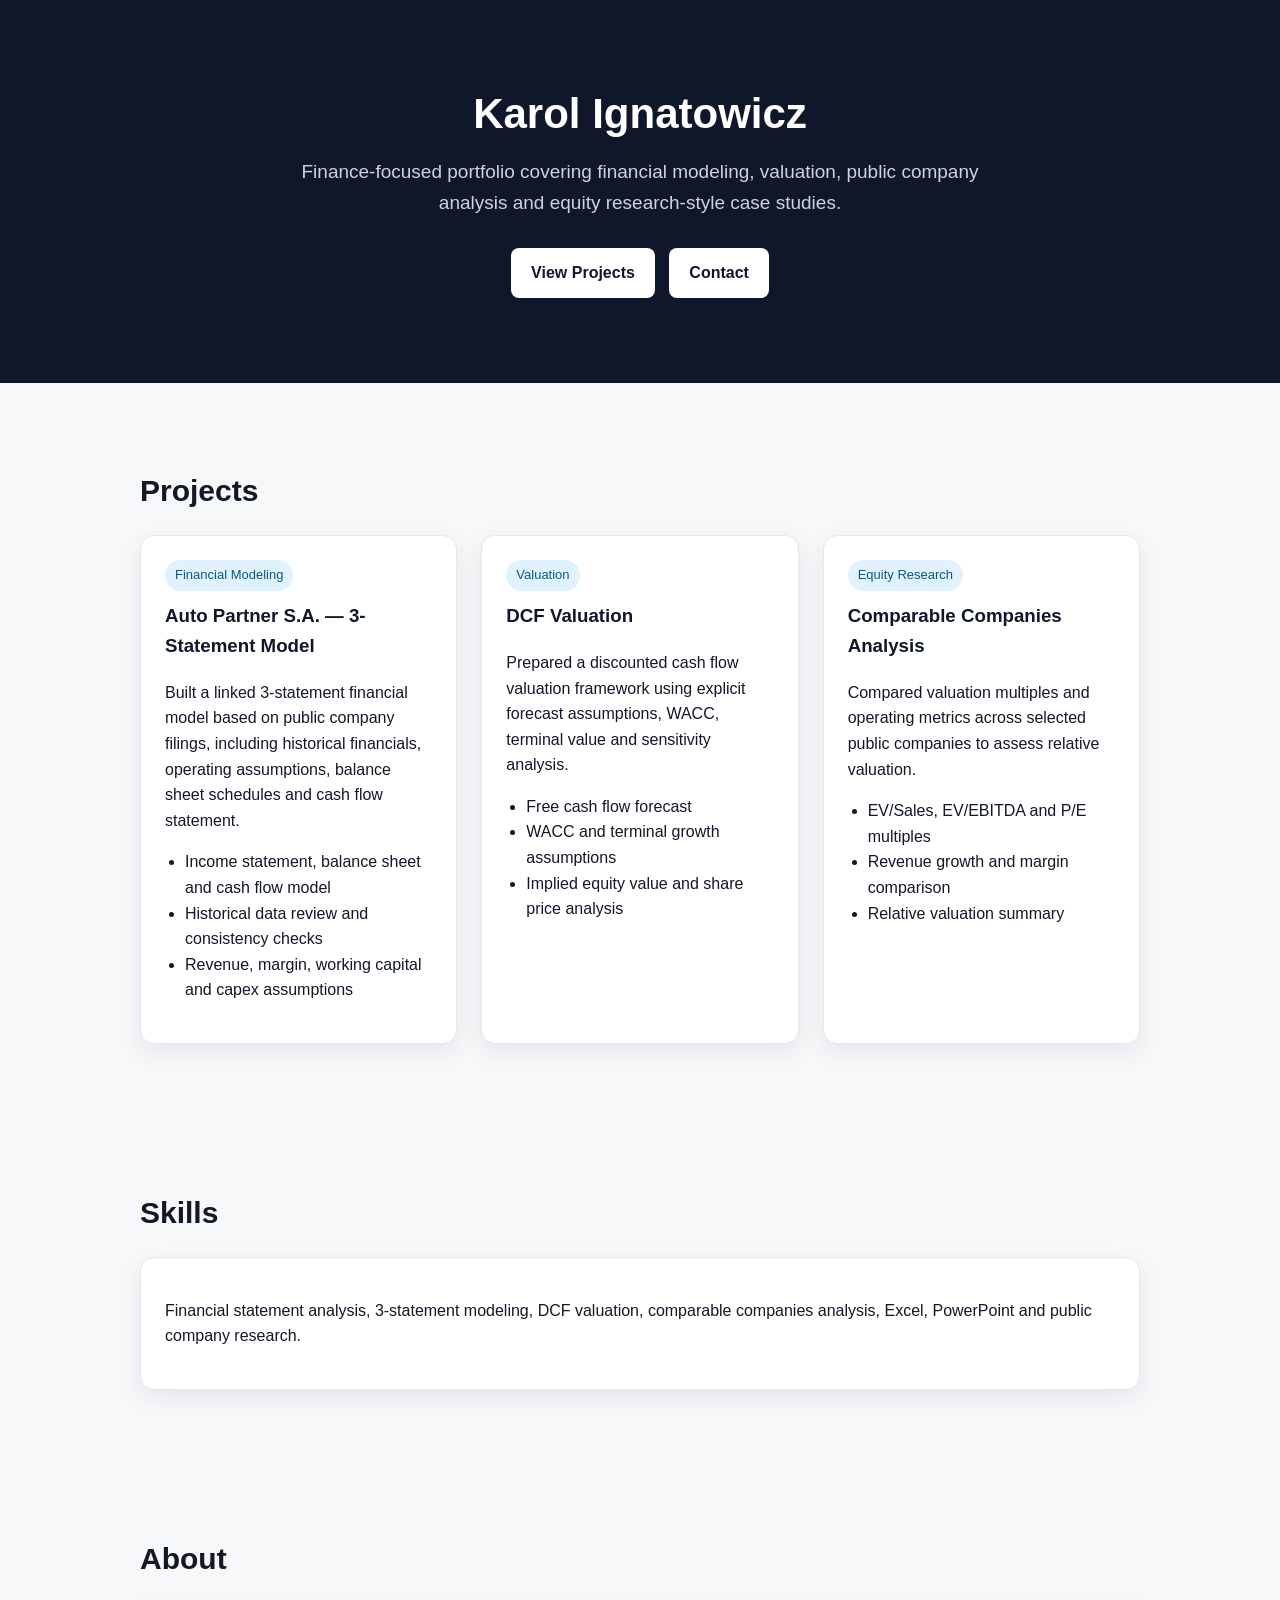
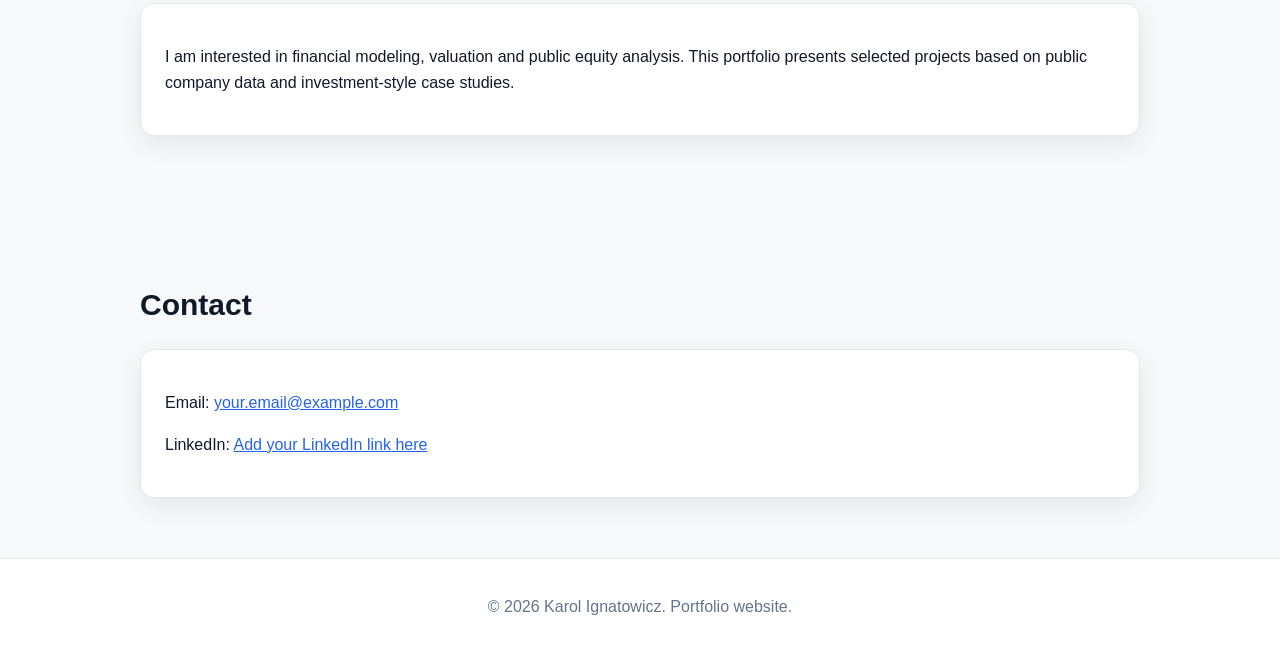
==== index.html @ ca642b87 "Create index.html" ====
<!DOCTYPE html>
<html lang="en">
<head>
  <meta charset="UTF-8" />
  <meta name="viewport" content="width=device-width, initial-scale=1.0" />
  <title>Karol Ignatowicz | Financial Modeling Portfolio</title>
  <style>
    body {
      margin: 0;
      font-family: Arial, sans-serif;
      background: #f7f8fa;
      color: #111827;
      line-height: 1.6;
    }

    header {
      background: #0f172a;
      color: white;
      padding: 80px 20px;
      text-align: center;
    }

    header h1 {
      font-size: 42px;
      margin: 0 0 10px;
    }

    header p {
      font-size: 19px;
      max-width: 720px;
      margin: 0 auto 25px;
      color: #cbd5e1;
    }

    .button {
      display: inline-block;
      padding: 12px 20px;
      background: white;
      color: #0f172a;
      text-decoration: none;
      border-radius: 8px;
      font-weight: bold;
      margin: 5px;
    }

    section {
      max-width: 1000px;
      margin: 0 auto;
      padding: 60px 20px;
    }

    h2 {
      font-size: 30px;
      margin-bottom: 20px;
    }

    .projects {
      display: grid;
      grid-template-columns: repeat(auto-fit, minmax(280px, 1fr));
      gap: 24px;
    }

    .card {
      background: white;
      border-radius: 14px;
      padding: 24px;
      box-shadow: 0 8px 24px rgba(15, 23, 42, 0.08);
      border: 1px solid #e5e7eb;
    }

    .card h3 {
      margin-top: 0;
      color: #0f172a;
    }

    .tag {
      display: inline-block;
      background: #e0f2fe;
      color: #075985;
      padding: 5px 10px;
      border-radius: 999px;
      font-size: 13px;
      margin-bottom: 10px;
    }

    ul {
      padding-left: 20px;
    }

    footer {
      text-align: center;
      padding: 35px 20px;
      color: #64748b;
      background: white;
      border-top: 1px solid #e5e7eb;
    }

    a {
      color: #2563eb;
    }
  </style>
</head>
<body>

  <header>
    <h1>Karol Ignatowicz</h1>
    <p>
      Finance-focused portfolio covering financial modeling, valuation,
      public company analysis and equity research-style case studies.
    </p>
    <a class="button" href="#projects">View Projects</a>
    <a class="button" href="#contact">Contact</a>
  </header>

  <section id="projects">
    <h2>Projects</h2>

    <div class="projects">
      <div class="card">
        <span class="tag">Financial Modeling</span>
        <h3>Auto Partner S.A. — 3-Statement Model</h3>
        <p>
          Built a linked 3-statement financial model based on public company
          filings, including historical financials, operating assumptions,
          balance sheet schedules and cash flow statement.
        </p>
        <ul>
          <li>Income statement, balance sheet and cash flow model</li>
          <li>Historical data review and consistency checks</li>
          <li>Revenue, margin, working capital and capex assumptions</li>
        </ul>
      </div>

      <div class="card">
        <span class="tag">Valuation</span>
        <h3>DCF Valuation</h3>
        <p>
          Prepared a discounted cash flow valuation framework using explicit
          forecast assumptions, WACC, terminal value and sensitivity analysis.
        </p>
        <ul>
          <li>Free cash flow forecast</li>
          <li>WACC and terminal growth assumptions</li>
          <li>Implied equity value and share price analysis</li>
        </ul>
      </div>

      <div class="card">
        <span class="tag">Equity Research</span>
        <h3>Comparable Companies Analysis</h3>
        <p>
          Compared valuation multiples and operating metrics across selected
          public companies to assess relative valuation.
        </p>
        <ul>
          <li>EV/Sales, EV/EBITDA and P/E multiples</li>
          <li>Revenue growth and margin comparison</li>
          <li>Relative valuation summary</li>
        </ul>
      </div>
    </div>
  </section>

  <section>
    <h2>Skills</h2>
    <div class="card">
      <p>
        Financial statement analysis, 3-statement modeling, DCF valuation,
        comparable companies analysis, Excel, PowerPoint and public company research.
      </p>
    </div>
  </section>

  <section>
    <h2>About</h2>
    <div class="card">
      <p>
        I am interested in financial modeling, valuation and public equity analysis.
        This portfolio presents selected projects based on public company data and
        investment-style case studies.
      </p>
    </div>
  </section>

  <section id="contact">
    <h2>Contact</h2>
    <div class="card">
      <p>Email: <a href="mailto:your.email@example.com">your.email@example.com</a></p>
      <p>LinkedIn: <a href="#">Add your LinkedIn link here</a></p>
    </div>
  </section>

  <footer>
    © 2026 Karol Ignatowicz. Portfolio website.
  </footer>

</body>
</html>
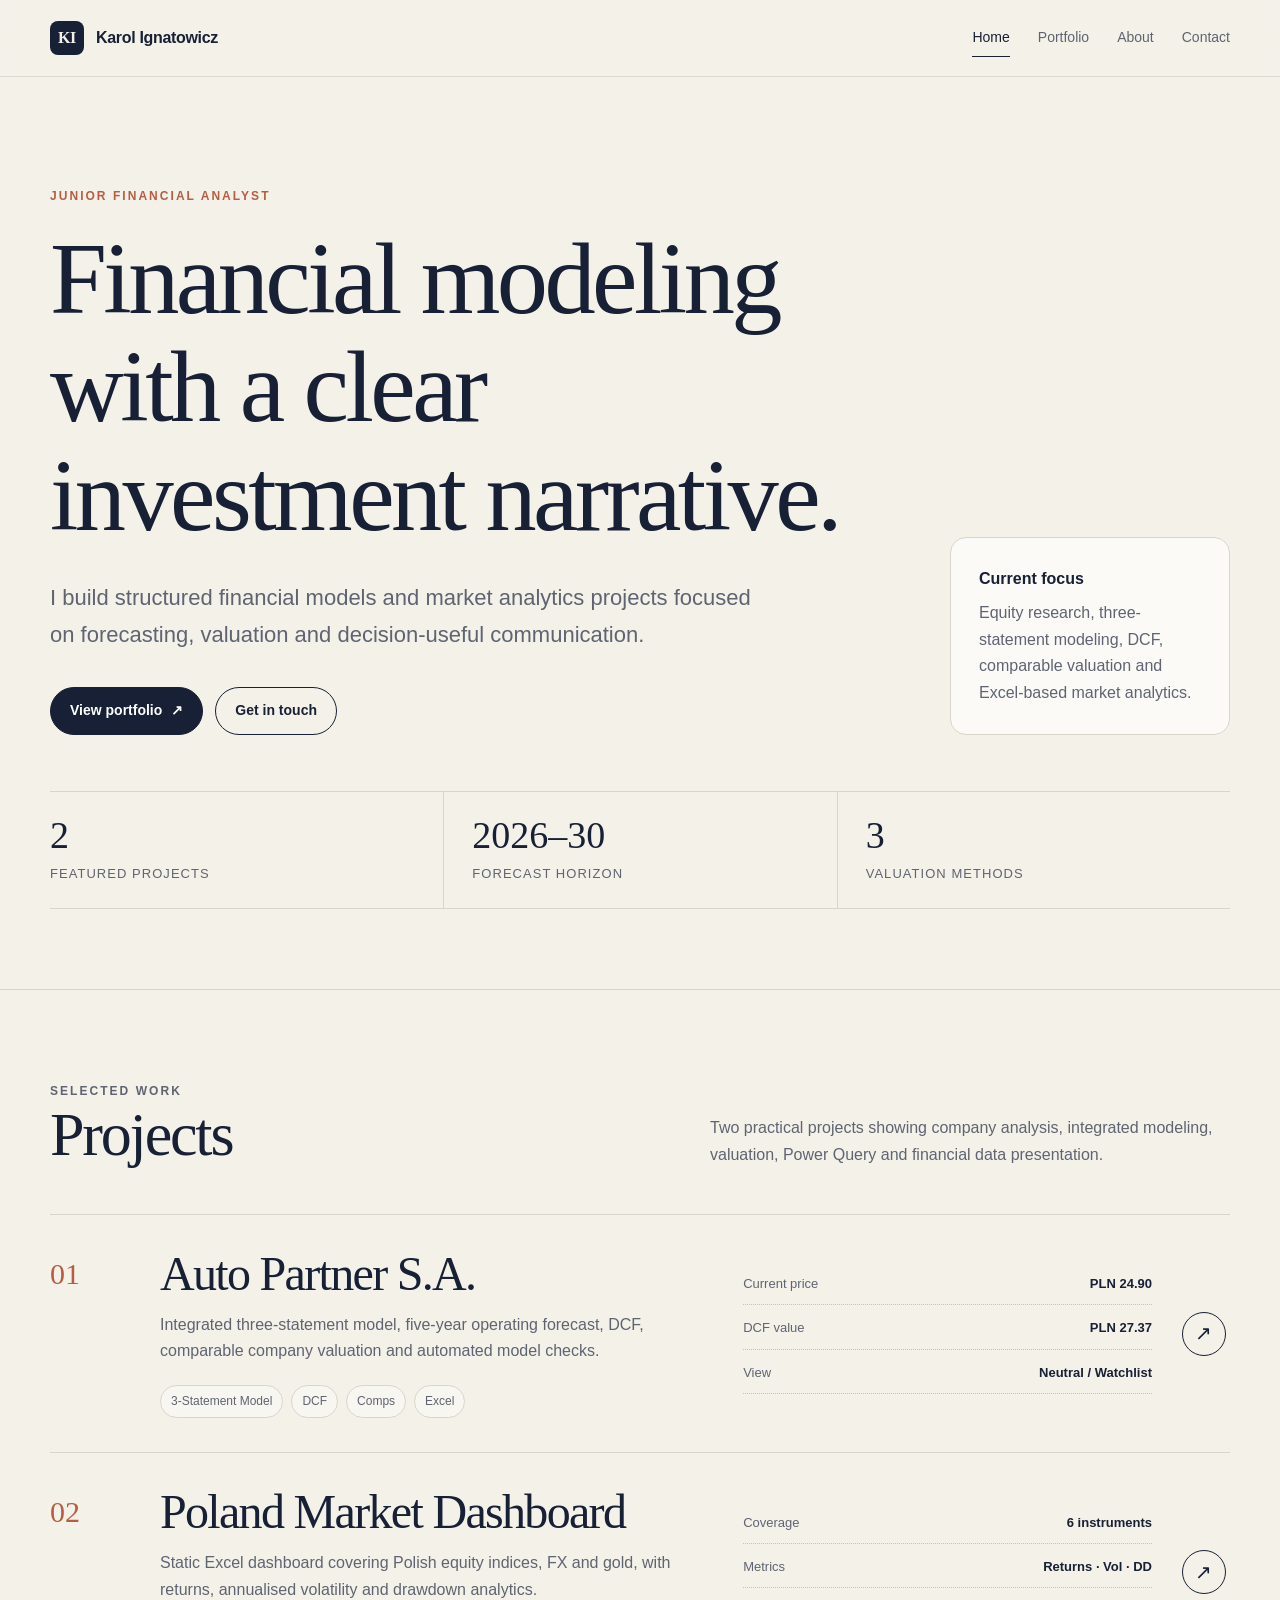
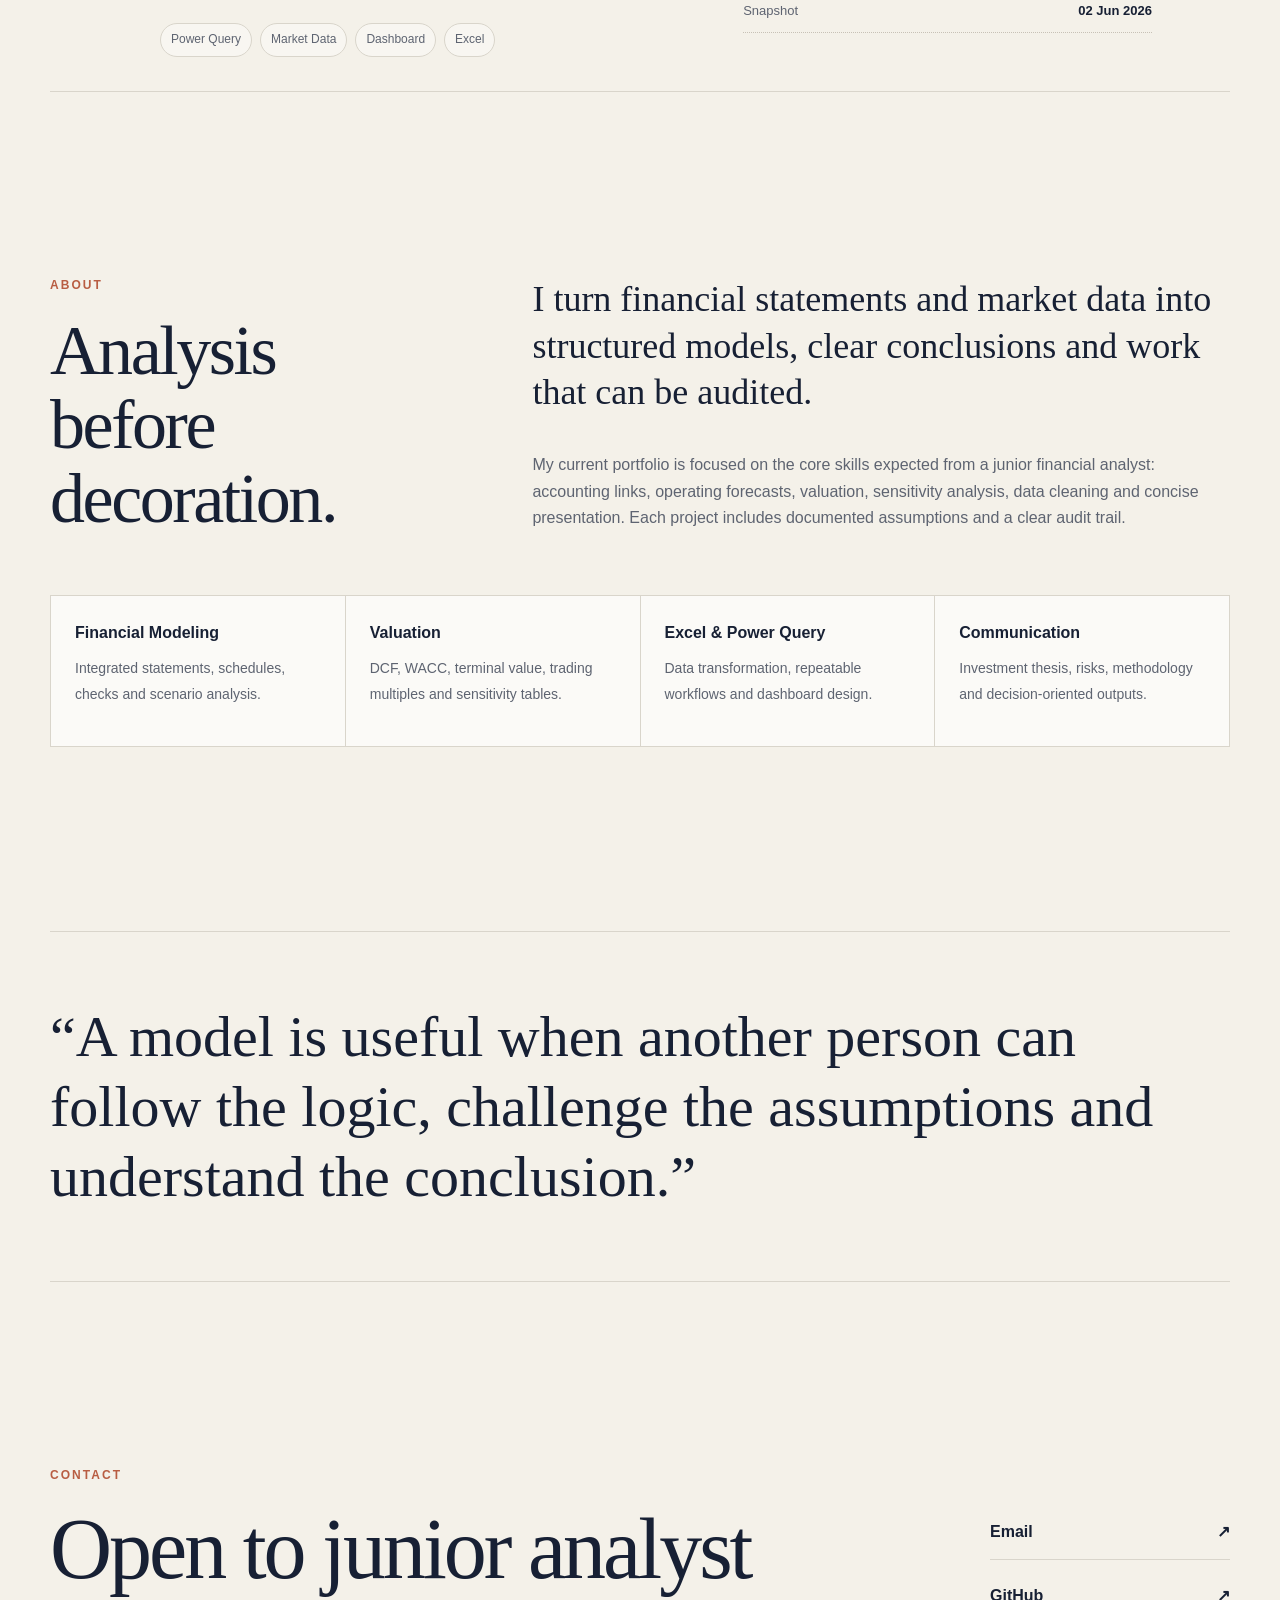
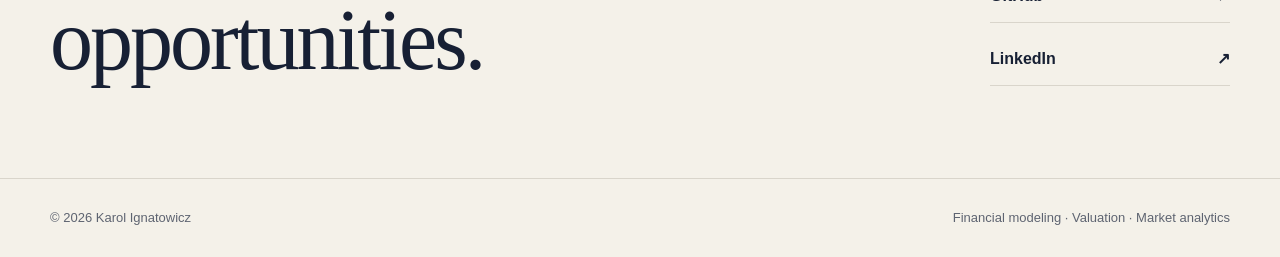
==== commit 9c3b1825: "Replace website with portfolio redesign" ====
--- a/index.html
+++ b/index.html
@@ -1,198 +1,125 @@
-<!DOCTYPE html>
+<!doctype html>
 <html lang="en">
 <head>
-  <meta charset="UTF-8" />
-  <meta name="viewport" content="width=device-width, initial-scale=1.0" />
-  <title>Karol Ignatowicz | Financial Modeling Portfolio</title>
-  <style>
-    body {
-      margin: 0;
-      font-family: Arial, sans-serif;
-      background: #f7f8fa;
-      color: #111827;
-      line-height: 1.6;
-    }
-
-    header {
-      background: #0f172a;
-      color: white;
-      padding: 80px 20px;
-      text-align: center;
-    }
-
-    header h1 {
-      font-size: 42px;
-      margin: 0 0 10px;
-    }
-
-    header p {
-      font-size: 19px;
-      max-width: 720px;
-      margin: 0 auto 25px;
-      color: #cbd5e1;
-    }
-
-    .button {
-      display: inline-block;
-      padding: 12px 20px;
-      background: white;
-      color: #0f172a;
-      text-decoration: none;
-      border-radius: 8px;
-      font-weight: bold;
-      margin: 5px;
-    }
-
-    section {
-      max-width: 1000px;
-      margin: 0 auto;
-      padding: 60px 20px;
-    }
-
-    h2 {
-      font-size: 30px;
-      margin-bottom: 20px;
-    }
-
-    .projects {
-      display: grid;
-      grid-template-columns: repeat(auto-fit, minmax(280px, 1fr));
-      gap: 24px;
-    }
-
-    .card {
-      background: white;
-      border-radius: 14px;
-      padding: 24px;
-      box-shadow: 0 8px 24px rgba(15, 23, 42, 0.08);
-      border: 1px solid #e5e7eb;
-    }
-
-    .card h3 {
-      margin-top: 0;
-      color: #0f172a;
-    }
-
-    .tag {
-      display: inline-block;
-      background: #e0f2fe;
-      color: #075985;
-      padding: 5px 10px;
-      border-radius: 999px;
-      font-size: 13px;
-      margin-bottom: 10px;
-    }
-
-    ul {
-      padding-left: 20px;
-    }
-
-    footer {
-      text-align: center;
-      padding: 35px 20px;
-      color: #64748b;
-      background: white;
-      border-top: 1px solid #e5e7eb;
-    }
-
-    a {
-      color: #2563eb;
-    }
-  </style>
+  <meta charset="utf-8">
+  <meta name="viewport" content="width=device-width, initial-scale=1">
+  <meta name="description" content="Karol Ignatowicz — financial modeling, valuation and market analytics portfolio.">
+  <meta name="theme-color" content="#f4f1e9">
+  <title>Karol Ignatowicz — Financial Analysis</title>
+  <link rel="icon" href="assets/monogram.svg" type="image/svg+xml">
+  <link rel="stylesheet" href="styles.css">
 </head>
 <body>
-
-  <header>
-    <h1>Karol Ignatowicz</h1>
-    <p>
-      Finance-focused portfolio covering financial modeling, valuation,
-      public company analysis and equity research-style case studies.
-    </p>
-    <a class="button" href="#projects">View Projects</a>
-    <a class="button" href="#contact">Contact</a>
-  </header>
-
-  <section id="projects">
-    <h2>Projects</h2>
-
-    <div class="projects">
-      <div class="card">
-        <span class="tag">Financial Modeling</span>
-        <h3>Auto Partner S.A. — 3-Statement Model</h3>
-        <p>
-          Built a linked 3-statement financial model based on public company
-          filings, including historical financials, operating assumptions,
-          balance sheet schedules and cash flow statement.
-        </p>
-        <ul>
-          <li>Income statement, balance sheet and cash flow model</li>
-          <li>Historical data review and consistency checks</li>
-          <li>Revenue, margin, working capital and capex assumptions</li>
-        </ul>
+<a class="skip-link" href="#main">Skip to content</a>
+<header class="site-header">
+  <div class="container nav">
+    <a class="brand" href="index.html" aria-label="Karol Ignatowicz home"><span class="brand-mark">KI</span><span>Karol Ignatowicz</span></a>
+    <button class="menu-button" type="button" aria-expanded="false" aria-controls="site-nav">Menu</button>
+    <nav class="nav-links" id="site-nav" aria-label="Primary navigation">
+      <a aria-current="page" href="index.html">Home</a>
+      <a href="portfolio.html">Portfolio</a>
+      <a href="#about">About</a>
+      <a href="#contact">Contact</a>
+    </nav>
+  </div>
+</header>
+<main id="main">
+  <section class="hero">
+    <div class="container">
+      <div class="hero-grid">
+        <div>
+          <p class="eyebrow">Junior Financial Analyst</p>
+          <h1>Financial modeling with a clear investment narrative.</h1>
+          <p class="lead">I build structured financial models and market analytics projects focused on forecasting, valuation and decision-useful communication.</p>
+          <div class="hero-actions">
+            <a class="button primary" href="portfolio.html">View portfolio <span aria-hidden="true">↗</span></a>
+            <a class="button secondary" href="#contact">Get in touch</a>
+          </div>
+        </div>
+        <aside class="hero-note">
+          <strong>Current focus</strong>
+          <p>Equity research, three-statement modeling, DCF, comparable valuation and Excel-based market analytics.</p>
+        </aside>
       </div>
-
-      <div class="card">
-        <span class="tag">Valuation</span>
-        <h3>DCF Valuation</h3>
-        <p>
-          Prepared a discounted cash flow valuation framework using explicit
-          forecast assumptions, WACC, terminal value and sensitivity analysis.
-        </p>
-        <ul>
-          <li>Free cash flow forecast</li>
-          <li>WACC and terminal growth assumptions</li>
-          <li>Implied equity value and share price analysis</li>
-        </ul>
-      </div>
-
-      <div class="card">
-        <span class="tag">Equity Research</span>
-        <h3>Comparable Companies Analysis</h3>
-        <p>
-          Compared valuation multiples and operating metrics across selected
-          public companies to assess relative valuation.
-        </p>
-        <ul>
-          <li>EV/Sales, EV/EBITDA and P/E multiples</li>
-          <li>Revenue growth and margin comparison</li>
-          <li>Relative valuation summary</li>
-        </ul>
+      <div class="metrics" aria-label="Portfolio summary">
+        <div class="metric"><span class="metric-value">2</span><span class="metric-label">Featured projects</span></div>
+        <div class="metric"><span class="metric-value">2026–30</span><span class="metric-label">Forecast horizon</span></div>
+        <div class="metric"><span class="metric-value">3</span><span class="metric-label">Valuation methods</span></div>
       </div>
     </div>
   </section>
 
-  <section>
-    <h2>Skills</h2>
-    <div class="card">
-      <p>
-        Financial statement analysis, 3-statement modeling, DCF valuation,
-        comparable companies analysis, Excel, PowerPoint and public company research.
-      </p>
+  <section class="section" id="projects">
+    <div class="container">
+      <div class="section-head">
+        <div><p class="eyebrow">Selected work</p><h2>Projects</h2></div>
+        <p>Two practical projects showing company analysis, integrated modeling, valuation, Power Query and financial data presentation.</p>
+      </div>
+      <div class="project-list">
+        <a class="project-row" href="auto-partner.html">
+          <div class="project-index">01</div>
+          <div>
+            <h3>Auto Partner S.A.</h3>
+            <p>Integrated three-statement model, five-year operating forecast, DCF, comparable company valuation and automated model checks.</p>
+            <div class="tags"><span class="tag">3-Statement Model</span><span class="tag">DCF</span><span class="tag">Comps</span><span class="tag">Excel</span></div>
+          </div>
+          <div class="project-data">
+            <div class="data-line"><span>Current price</span><strong>PLN 24.90</strong></div>
+            <div class="data-line"><span>DCF value</span><strong>PLN 27.37</strong></div>
+            <div class="data-line"><span>View</span><strong>Neutral / Watchlist</strong></div>
+          </div>
+          <span class="arrow" aria-hidden="true">↗</span>
+        </a>
+        <a class="project-row" href="market-dashboard.html">
+          <div class="project-index">02</div>
+          <div>
+            <h3>Poland Market Dashboard</h3>
+            <p>Static Excel dashboard covering Polish equity indices, FX and gold, with returns, annualised volatility and drawdown analytics.</p>
+            <div class="tags"><span class="tag">Power Query</span><span class="tag">Market Data</span><span class="tag">Dashboard</span><span class="tag">Excel</span></div>
+          </div>
+          <div class="project-data">
+            <div class="data-line"><span>Coverage</span><strong>6 instruments</strong></div>
+            <div class="data-line"><span>Metrics</span><strong>Returns · Vol · DD</strong></div>
+            <div class="data-line"><span>Snapshot</span><strong>02 Jun 2026</strong></div>
+          </div>
+          <span class="arrow" aria-hidden="true">↗</span>
+        </a>
+      </div>
     </div>
   </section>
 
-  <section>
-    <h2>About</h2>
-    <div class="card">
-      <p>
-        I am interested in financial modeling, valuation and public equity analysis.
-        This portfolio presents selected projects based on public company data and
-        investment-style case studies.
-      </p>
+  <section class="section" id="about">
+    <div class="container about-grid">
+      <div><p class="eyebrow">About</p><h2>Analysis before decoration.</h2></div>
+      <div>
+        <div class="about-copy"><p>I turn financial statements and market data into structured models, clear conclusions and work that can be audited.</p></div>
+        <p class="about-small">My current portfolio is focused on the core skills expected from a junior financial analyst: accounting links, operating forecasts, valuation, sensitivity analysis, data cleaning and concise presentation. Each project includes documented assumptions and a clear audit trail.</p>
+      </div>
+    </div>
+    <div class="container skill-grid" aria-label="Skills">
+      <div class="skill"><strong>Financial Modeling</strong><span>Integrated statements, schedules, checks and scenario analysis.</span></div>
+      <div class="skill"><strong>Valuation</strong><span>DCF, WACC, terminal value, trading multiples and sensitivity tables.</span></div>
+      <div class="skill"><strong>Excel & Power Query</strong><span>Data transformation, repeatable workflows and dashboard design.</span></div>
+      <div class="skill"><strong>Communication</strong><span>Investment thesis, risks, methodology and decision-oriented outputs.</span></div>
     </div>
   </section>
 
-  <section id="contact">
-    <h2>Contact</h2>
-    <div class="card">
-      <p>Email: <a href="mailto:your.email@example.com">your.email@example.com</a></p>
-      <p>LinkedIn: <a href="#">Add your LinkedIn link here</a></p>
+  <section class="section">
+    <div class="container"><blockquote class="quote">“A model is useful when another person can follow the logic, challenge the assumptions and understand the conclusion.”</blockquote></div>
+  </section>
+
+  <section class="section" id="contact">
+    <div class="container contact">
+      <div><p class="eyebrow">Contact</p><h2>Open to junior analyst opportunities.</h2></div>
+      <div class="contact-links">
+        <a class="contact-link" href="mailto:kontakt@karolignatowicz.pl"><span>Email</span><span>↗</span></a>
+        <a class="contact-link" href="https://github.com/IgnatowiczKarol" target="_blank" rel="noreferrer"><span>GitHub</span><span>↗</span></a>
+        <a class="contact-link" href="https://www.linkedin.com/in/your-profile" target="_blank" rel="noreferrer"><span>LinkedIn</span><span>↗</span></a>
+      </div>
     </div>
   </section>
-
-  <footer>
-    © 2026 Karol Ignatowicz. Portfolio website.
-  </footer>
-
+</main>
+<footer class="site-footer"><div class="container footer-row"><span>© <span data-year></span> Karol Ignatowicz</span><span>Financial modeling · Valuation · Market analytics</span></div></footer>
+<script src="script.js"></script>
 </body>
 </html>
--- a/styles.css
+++ b/styles.css
@@ -0,0 +1,140 @@
+:root {
+  --ink: #172034;
+  --ink-soft: #5e6471;
+  --paper: #f4f1e9;
+  --surface: #fbfaf7;
+  --white: #ffffff;
+  --line: #d9d5cb;
+  --accent: #b85d42;
+  --accent-dark: #8f4230;
+  --teal: #1f6377;
+  --max: 1180px;
+  --serif: Georgia, 'Times New Roman', serif;
+  --sans: Inter, ui-sans-serif, -apple-system, BlinkMacSystemFont, 'Segoe UI', sans-serif;
+}
+* { box-sizing: border-box; }
+html { scroll-behavior: smooth; }
+body { margin: 0; color: var(--ink); background: var(--paper); font-family: var(--sans); line-height: 1.65; }
+a { color: inherit; text-decoration: none; }
+img { display: block; max-width: 100%; }
+button, a { -webkit-tap-highlight-color: transparent; }
+.container { width: min(calc(100% - 40px), var(--max)); margin-inline: auto; }
+.skip-link { position: fixed; left: 16px; top: -60px; background: var(--ink); color: #fff; padding: 10px 14px; z-index: 100; border-radius: 6px; }
+.skip-link:focus { top: 16px; }
+.site-header { position: sticky; top: 0; z-index: 30; background: rgba(244,241,233,.92); backdrop-filter: blur(12px); border-bottom: 1px solid rgba(217,213,203,.8); }
+.nav { min-height: 76px; display: flex; align-items: center; justify-content: space-between; gap: 24px; }
+.brand { display: inline-flex; align-items: center; gap: 12px; font-weight: 750; letter-spacing: -.02em; }
+.brand-mark { display: grid; place-items: center; width: 34px; height: 34px; border-radius: 8px; background: var(--ink); color: var(--paper); font-family: var(--serif); font-weight: 700; }
+.nav-links { display: flex; align-items: center; gap: 28px; color: var(--ink-soft); font-size: 14px; }
+.nav-links a { position: relative; padding: 7px 0; }
+.nav-links a::after { content: ''; position: absolute; left: 0; bottom: 0; width: 100%; height: 1px; background: var(--ink); transform: scaleX(0); transform-origin: left; transition: transform .2s ease; }
+.nav-links a:hover::after, .nav-links a[aria-current='page']::after { transform: scaleX(1); }
+.nav-links a[aria-current='page'] { color: var(--ink); }
+.menu-button { display: none; border: 0; background: transparent; color: var(--ink); font-size: 14px; font-weight: 700; }
+.hero { padding: 110px 0 80px; border-bottom: 1px solid var(--line); }
+.hero-grid { display: grid; grid-template-columns: minmax(0, 1.5fr) minmax(280px, .5fr); gap: 80px; align-items: end; }
+.eyebrow { margin: 0 0 18px; color: var(--accent); font-size: 12px; font-weight: 800; letter-spacing: .17em; text-transform: uppercase; }
+h1, h2, h3 { font-family: var(--serif); font-weight: 500; line-height: 1.06; letter-spacing: -.035em; }
+h1 { max-width: 820px; margin: 0; font-size: clamp(54px, 8vw, 104px); }
+.lead { max-width: 710px; margin: 30px 0 0; font-size: clamp(18px, 2vw, 22px); color: var(--ink-soft); }
+.hero-actions, .project-actions { display: flex; flex-wrap: wrap; gap: 12px; margin-top: 34px; }
+.button { display: inline-flex; align-items: center; justify-content: center; gap: 9px; min-height: 48px; padding: 0 19px; border: 1px solid var(--ink); border-radius: 999px; font-size: 14px; font-weight: 750; transition: transform .2s ease, background .2s ease, color .2s ease; }
+.button:hover { transform: translateY(-2px); }
+.button.primary { background: var(--ink); color: #fff; }
+.button.secondary { background: transparent; }
+.button.small { min-height: 42px; padding: 0 16px; }
+.hero-note { padding: 28px; background: var(--surface); border: 1px solid var(--line); border-radius: 16px; }
+.hero-note p { margin: 0; color: var(--ink-soft); }
+.hero-note strong { display: block; color: var(--ink); margin-bottom: 8px; }
+.metrics { display: grid; grid-template-columns: repeat(3, 1fr); margin-top: 56px; border-top: 1px solid var(--line); border-bottom: 1px solid var(--line); }
+.metric { padding: 24px 28px 24px 0; }
+.metric + .metric { border-left: 1px solid var(--line); padding-left: 28px; }
+.metric-value { display: block; font-family: var(--serif); font-size: 38px; line-height: 1; }
+.metric-label { display: block; margin-top: 9px; color: var(--ink-soft); font-size: 13px; text-transform: uppercase; letter-spacing: .08em; }
+.section { padding: 92px 0; }
+.section-head { display: flex; align-items: end; justify-content: space-between; gap: 30px; margin-bottom: 46px; }
+.section-head h2 { margin: 0; font-size: clamp(38px, 5vw, 62px); }
+.section-head p { max-width: 520px; margin: 0; color: var(--ink-soft); }
+.project-list { border-top: 1px solid var(--line); }
+.project-row { display: grid; grid-template-columns: 80px minmax(0, 1.15fr) minmax(260px, .85fr) 48px; gap: 30px; align-items: center; min-height: 210px; padding: 34px 0; border-bottom: 1px solid var(--line); }
+.project-index { align-self: start; color: var(--accent); font-family: var(--serif); font-size: 30px; }
+.project-row h3 { margin: 0 0 12px; font-size: clamp(30px, 4vw, 48px); }
+.project-row p { margin: 0; max-width: 650px; color: var(--ink-soft); }
+.tags { display: flex; flex-wrap: wrap; gap: 8px; margin-top: 20px; }
+.tag { padding: 6px 10px; border: 1px solid var(--line); border-radius: 999px; background: rgba(255,255,255,.35); color: var(--ink-soft); font-size: 12px; }
+.project-data { display: grid; gap: 12px; }
+.data-line { display: flex; justify-content: space-between; gap: 20px; padding-bottom: 10px; border-bottom: 1px dotted #c7c1b6; font-size: 13px; }
+.data-line span:first-child { color: var(--ink-soft); }
+.arrow { display: grid; place-items: center; width: 44px; height: 44px; border: 1px solid var(--ink); border-radius: 50%; font-size: 20px; transition: .2s ease; }
+.project-row:hover .arrow { background: var(--ink); color: #fff; transform: translate(3px,-3px); }
+.about-grid { display: grid; grid-template-columns: .72fr 1.28fr; gap: 90px; }
+.about-grid h2 { margin: 0; font-size: clamp(40px, 6vw, 70px); }
+.about-copy { font-family: var(--serif); font-size: clamp(24px, 3vw, 36px); line-height: 1.3; }
+.about-copy p { margin-top: 0; }
+.about-small { max-width: 680px; color: var(--ink-soft); font-family: var(--sans); font-size: 16px; }
+.skill-grid { display: grid; grid-template-columns: repeat(4, 1fr); gap: 1px; margin-top: 48px; background: var(--line); border: 1px solid var(--line); }
+.skill { min-height: 150px; padding: 24px; background: var(--surface); }
+.skill strong { display: block; margin-bottom: 8px; }
+.skill span { color: var(--ink-soft); font-size: 14px; }
+.quote { margin: 0; padding: 70px 0; border-top: 1px solid var(--line); border-bottom: 1px solid var(--line); font-family: var(--serif); font-size: clamp(30px, 5vw, 58px); line-height: 1.2; }
+.contact { display: grid; grid-template-columns: 1fr auto; gap: 40px; align-items: end; }
+.contact h2 { max-width: 800px; margin: 0; font-size: clamp(46px, 7vw, 86px); }
+.contact-links { display: grid; gap: 10px; min-width: 240px; }
+.contact-link { display: flex; align-items: center; justify-content: space-between; padding: 13px 0; border-bottom: 1px solid var(--line); font-weight: 700; }
+.site-footer { padding: 28px 0; border-top: 1px solid var(--line); color: var(--ink-soft); font-size: 13px; }
+.footer-row { display: flex; justify-content: space-between; gap: 20px; }
+.page-hero { padding: 92px 0 60px; border-bottom: 1px solid var(--line); }
+.page-hero h1 { max-width: 980px; font-size: clamp(54px, 8vw, 94px); }
+.page-intro { display: grid; grid-template-columns: 1fr 1fr; gap: 80px; margin-top: 40px; }
+.page-intro p { margin: 0; color: var(--ink-soft); font-size: 18px; }
+.case-meta { display: grid; grid-template-columns: repeat(4,1fr); border-top: 1px solid var(--line); border-bottom: 1px solid var(--line); margin-top: 50px; }
+.case-meta > div { padding: 19px 22px 19px 0; }
+.case-meta > div + div { border-left: 1px solid var(--line); padding-left: 22px; }
+.case-meta span { display: block; color: var(--ink-soft); font-size: 12px; text-transform: uppercase; letter-spacing: .08em; }
+.case-meta strong { display: block; margin-top: 6px; }
+.case-section { padding: 76px 0; border-bottom: 1px solid var(--line); }
+.case-grid { display: grid; grid-template-columns: .72fr 1.28fr; gap: 90px; }
+.case-grid h2 { margin: 0; font-size: clamp(34px, 4vw, 52px); }
+.case-copy { color: var(--ink-soft); }
+.case-copy p:first-child { margin-top: 0; }
+.case-copy h3 { margin: 38px 0 12px; color: var(--ink); font-size: 26px; }
+.clean-list { padding-left: 20px; }
+.clean-list li { margin-bottom: 9px; }
+.visual-frame { overflow: hidden; background: #fff; border: 1px solid var(--line); border-radius: 16px; box-shadow: 0 24px 70px rgba(23,32,52,.08); }
+.visual-frame img { width: 100%; }
+.visual-caption { padding: 12px 16px; border-top: 1px solid var(--line); color: var(--ink-soft); font-size: 12px; }
+.gallery { display: grid; grid-template-columns: 1fr 1fr; gap: 22px; margin-top: 30px; }
+.result-strip { display: grid; grid-template-columns: repeat(3,1fr); gap: 1px; background: var(--line); border: 1px solid var(--line); margin-top: 30px; }
+.result { padding: 26px; background: var(--surface); }
+.result strong { display: block; font-family: var(--serif); font-size: 34px; }
+.result span { color: var(--ink-soft); font-size: 13px; }
+.notice { padding: 18px 20px; border-left: 3px solid var(--accent); background: rgba(184,93,66,.07); color: var(--ink-soft); }
+@media (max-width: 900px) {
+  .hero-grid, .about-grid, .page-intro, .case-grid, .contact { grid-template-columns: 1fr; gap: 40px; }
+  .project-row { grid-template-columns: 58px 1fr 44px; }
+  .project-data { grid-column: 2 / -1; }
+  .skill-grid { grid-template-columns: 1fr 1fr; }
+  .case-meta { grid-template-columns: 1fr 1fr; }
+  .case-meta > div:nth-child(3) { border-left: 0; }
+  .gallery { grid-template-columns: 1fr; }
+}
+@media (max-width: 680px) {
+  .container { width: min(calc(100% - 28px), var(--max)); }
+  .nav { min-height: 66px; }
+  .menu-button { display: block; }
+  .nav-links { display: none; position: absolute; left: 14px; right: 14px; top: 64px; padding: 18px; flex-direction: column; align-items: flex-start; gap: 10px; background: var(--surface); border: 1px solid var(--line); border-radius: 12px; }
+  .nav-links.open { display: flex; }
+  .hero { padding-top: 72px; }
+  h1 { font-size: clamp(48px, 15vw, 72px); }
+  .metrics { grid-template-columns: 1fr; }
+  .metric + .metric { border-left: 0; border-top: 1px solid var(--line); padding-left: 0; }
+  .section { padding: 70px 0; }
+  .section-head { align-items: start; flex-direction: column; }
+  .project-row { grid-template-columns: 44px 1fr; gap: 18px; }
+  .project-data, .arrow { grid-column: 2; }
+  .project-index { font-size: 23px; }
+  .skill-grid, .case-meta, .result-strip { grid-template-columns: 1fr; }
+  .case-meta > div + div { border-left: 0; border-top: 1px solid var(--line); padding-left: 0; }
+  .footer-row { flex-direction: column; }
+}
+@media (prefers-reduced-motion: reduce) { html { scroll-behavior: auto; } *, *::before, *::after { transition: none !important; } }
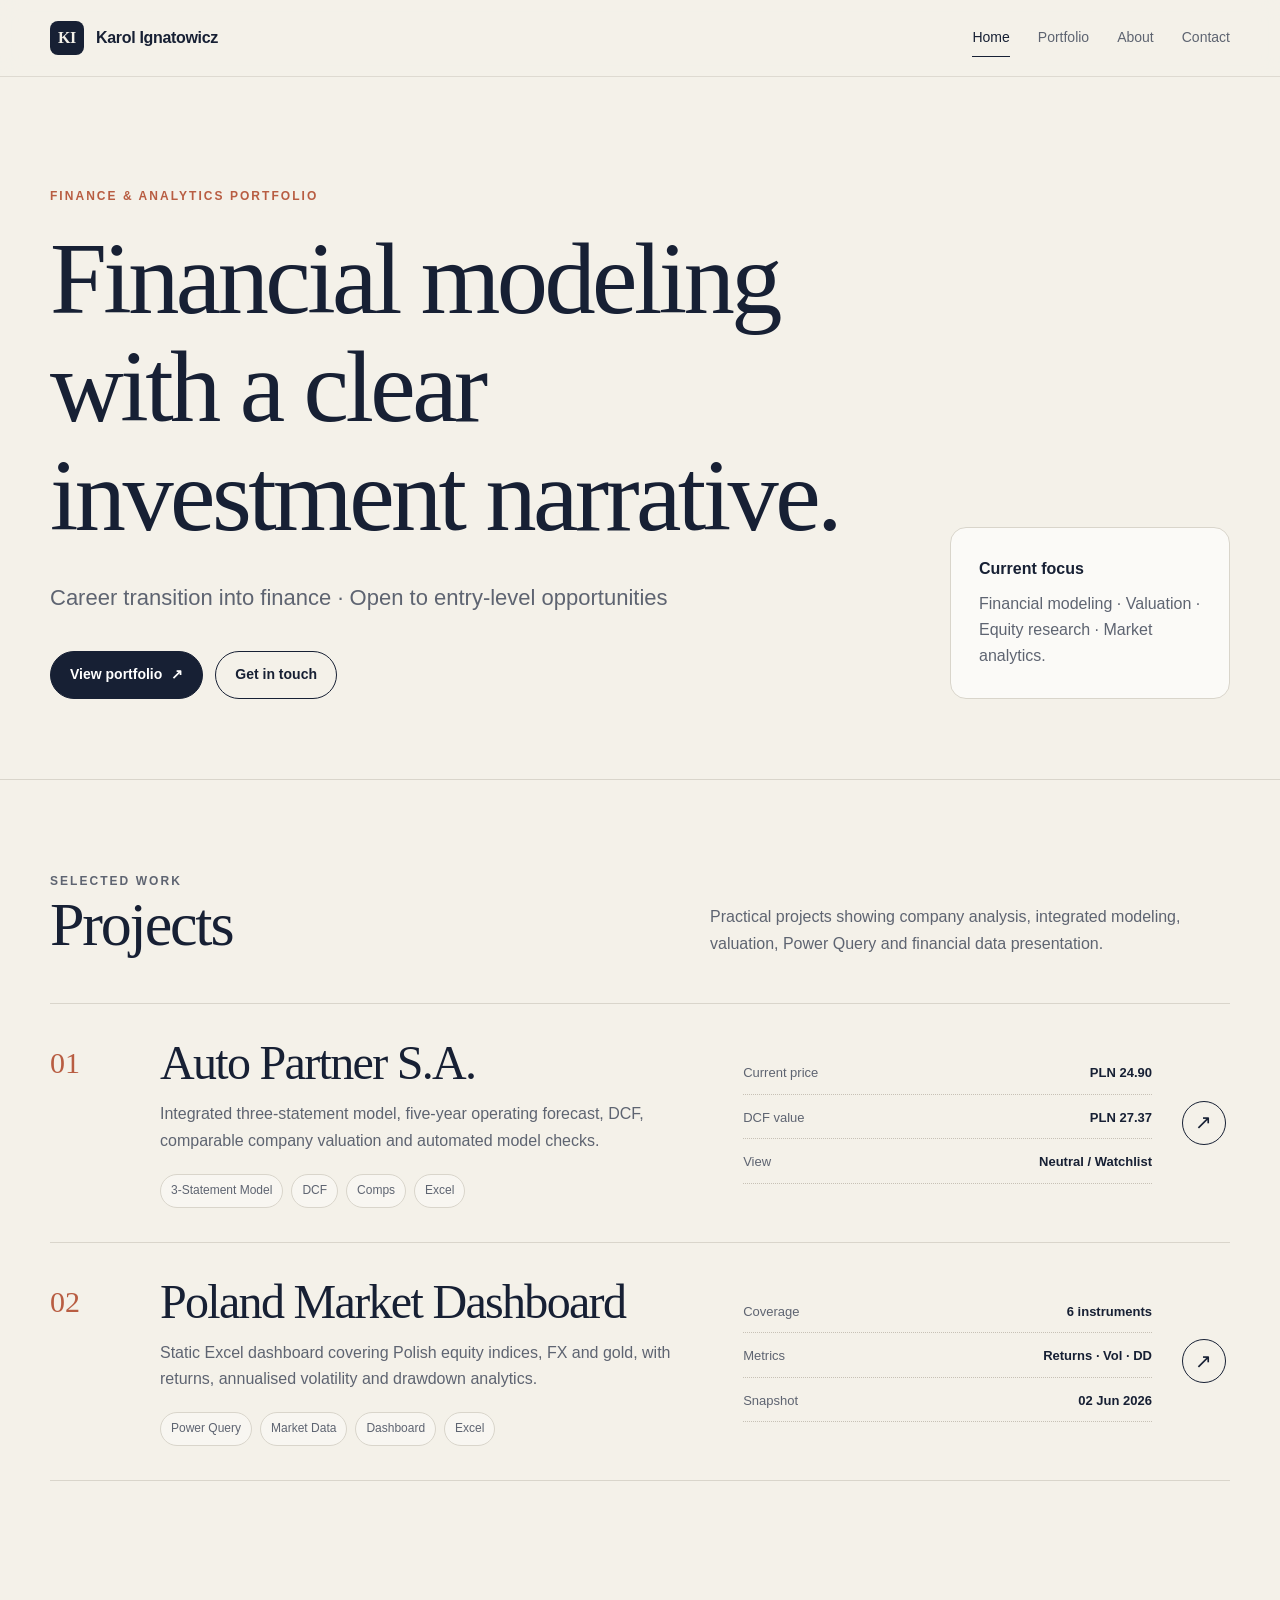
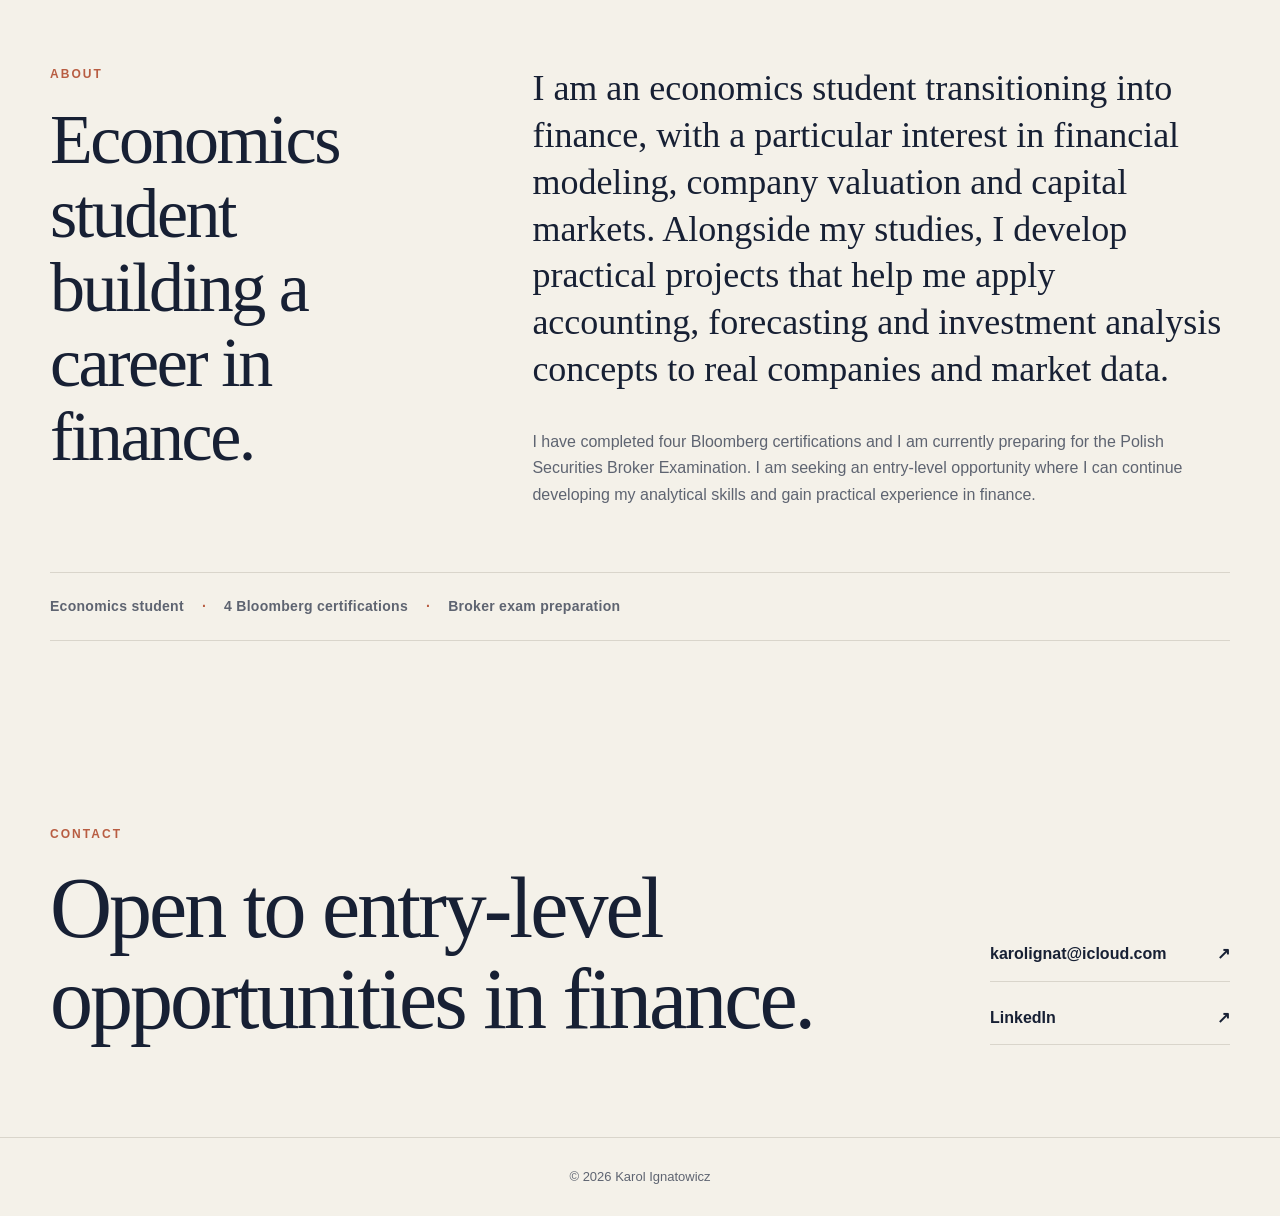
==== commit a0726c39: "Refine homepage content and layout" ====
--- a/index.html
+++ b/index.html
@@ -28,9 +28,9 @@
     <div class="container">
       <div class="hero-grid">
         <div>
-          <p class="eyebrow">Junior Financial Analyst</p>
+          <p class="eyebrow">FINANCE & ANALYTICS PORTFOLIO</p>
           <h1>Financial modeling with a clear investment narrative.</h1>
-          <p class="lead">I build structured financial models and market analytics projects focused on forecasting, valuation and decision-useful communication.</p>
+          <p class="lead">Career transition into finance · Open to entry-level opportunities</p>
           <div class="hero-actions">
             <a class="button primary" href="portfolio.html">View portfolio <span aria-hidden="true">↗</span></a>
             <a class="button secondary" href="#contact">Get in touch</a>
@@ -38,14 +38,10 @@
         </div>
         <aside class="hero-note">
           <strong>Current focus</strong>
-          <p>Equity research, three-statement modeling, DCF, comparable valuation and Excel-based market analytics.</p>
+          <p>Financial modeling · Valuation · Equity research · Market analytics.</p>
         </aside>
       </div>
-      <div class="metrics" aria-label="Portfolio summary">
-        <div class="metric"><span class="metric-value">2</span><span class="metric-label">Featured projects</span></div>
-        <div class="metric"><span class="metric-value">2026–30</span><span class="metric-label">Forecast horizon</span></div>
-        <div class="metric"><span class="metric-value">3</span><span class="metric-label">Valuation methods</span></div>
-      </div>
+      
     </div>
   </section>
 
@@ -53,7 +49,7 @@
     <div class="container">
       <div class="section-head">
         <div><p class="eyebrow">Selected work</p><h2>Projects</h2></div>
-        <p>Two practical projects showing company analysis, integrated modeling, valuation, Power Query and financial data presentation.</p>
+        <p>Practical projects showing company analysis, integrated modeling, valuation, Power Query and financial data presentation.</p>
       </div>
       <div class="project-list">
         <a class="project-row" href="auto-partner.html">
@@ -90,36 +86,51 @@
 
   <section class="section" id="about">
     <div class="container about-grid">
-      <div><p class="eyebrow">About</p><h2>Analysis before decoration.</h2></div>
+      <div><p class="eyebrow">About</p><h2>Economics student building a career in finance.</h2></div>
       <div>
-        <div class="about-copy"><p>I turn financial statements and market data into structured models, clear conclusions and work that can be audited.</p></div>
-        <p class="about-small">My current portfolio is focused on the core skills expected from a junior financial analyst: accounting links, operating forecasts, valuation, sensitivity analysis, data cleaning and concise presentation. Each project includes documented assumptions and a clear audit trail.</p>
+        <div class="about-copy"><p>I am an economics student transitioning into finance, with a particular interest in financial modeling, company valuation and capital markets. Alongside my studies, I develop practical projects that help me apply accounting, forecasting and investment analysis concepts to real companies and market data.</p></div>
+        <p class="about-small"> I have completed four Bloomberg certifications and I am currently
+        preparing for the Polish Securities Broker Examination. I am seeking an
+        entry-level opportunity where I can continue developing my analytical
+        skills and gain practical experience in finance.</p>
       </div>
     </div>
-    <div class="container skill-grid" aria-label="Skills">
-      <div class="skill"><strong>Financial Modeling</strong><span>Integrated statements, schedules, checks and scenario analysis.</span></div>
-      <div class="skill"><strong>Valuation</strong><span>DCF, WACC, terminal value, trading multiples and sensitivity tables.</span></div>
-      <div class="skill"><strong>Excel & Power Query</strong><span>Data transformation, repeatable workflows and dashboard design.</span></div>
-      <div class="skill"><strong>Communication</strong><span>Investment thesis, risks, methodology and decision-oriented outputs.</span></div>
-    </div>
-  </section>
+      <div class="container about-facts" aria-label="Education and development">
+    <span>Economics student</span>
+    <span>4 Bloomberg certifications</span>
+    <span>Broker exam preparation</span>
+  </div>
+</section>
 
-  <section class="section">
-    <div class="container"><blockquote class="quote">“A model is useful when another person can follow the logic, challenge the assumptions and understand the conclusion.”</blockquote></div>
-  </section>
+
 
   <section class="section" id="contact">
     <div class="container contact">
-      <div><p class="eyebrow">Contact</p><h2>Open to junior analyst opportunities.</h2></div>
+      <div><p class="eyebrow">Contact</p><h2>Open to entry-level opportunities in finance.</h2></div>
       <div class="contact-links">
-        <a class="contact-link" href="mailto:kontakt@karolignatowicz.pl"><span>Email</span><span>↗</span></a>
-        <a class="contact-link" href="https://github.com/IgnatowiczKarol" target="_blank" rel="noreferrer"><span>GitHub</span><span>↗</span></a>
-        <a class="contact-link" href="https://www.linkedin.com/in/your-profile" target="_blank" rel="noreferrer"><span>LinkedIn</span><span>↗</span></a>
+        <a class="contact-link" href="mailto:karolignat@icloud.com">
+  <span>karolignat@icloud.com</span>
+  <span>↗</span>
+</a>
+       
+        <a
+  class="contact-link"
+  href="https://www.linkedin.com/in/karol-ignatowicz-835a3831b"
+  target="_blank"
+  rel="noreferrer"
+>
+  <span>LinkedIn</span>
+  <span>↗</span>
+</a>
       </div>
     </div>
   </section>
 </main>
-<footer class="site-footer"><div class="container footer-row"><span>© <span data-year></span> Karol Ignatowicz</span><span>Financial modeling · Valuation · Market analytics</span></div></footer>
+<footer class="site-footer">
+  <div class="container footer-row">
+    <span>© <span data-year></span> Karol Ignatowicz</span>
+  </div>
+</footer>
 <script src="script.js"></script>
 </body>
 </html>
--- a/styles.css
+++ b/styles.css
@@ -72,6 +72,26 @@
 .about-copy { font-family: var(--serif); font-size: clamp(24px, 3vw, 36px); line-height: 1.3; }
 .about-copy p { margin-top: 0; }
 .about-small { max-width: 680px; color: var(--ink-soft); font-family: var(--sans); font-size: 16px; }
+.about-facts {
+  display: flex;
+  flex-wrap: wrap;
+  align-items: center;
+  margin-top: 48px;
+  padding: 22px 0;
+  border-top: 1px solid var(--line);
+  border-bottom: 1px solid var(--line);
+  color: var(--ink-soft);
+  font-size: 14px;
+  font-weight: 700;
+  font-family: var(--sans);
+letter-spacing: 0.02em;
+}
+
+.about-facts span + span::before {
+  content: "·";
+  margin: 0 18px;
+  color: var(--accent);
+}
 .skill-grid { display: grid; grid-template-columns: repeat(4, 1fr); gap: 1px; margin-top: 48px; background: var(--line); border: 1px solid var(--line); }
 .skill { min-height: 150px; padding: 24px; background: var(--surface); }
 .skill strong { display: block; margin-bottom: 8px; }
@@ -82,7 +102,11 @@
 .contact-links { display: grid; gap: 10px; min-width: 240px; }
 .contact-link { display: flex; align-items: center; justify-content: space-between; padding: 13px 0; border-bottom: 1px solid var(--line); font-weight: 700; }
 .site-footer { padding: 28px 0; border-top: 1px solid var(--line); color: var(--ink-soft); font-size: 13px; }
-.footer-row { display: flex; justify-content: space-between; gap: 20px; }
+.footer-row {
+  display: flex;
+  justify-content: center;
+  text-align: center;
+}
 .page-hero { padding: 92px 0 60px; border-bottom: 1px solid var(--line); }
 .page-hero h1 { max-width: 980px; font-size: clamp(54px, 8vw, 94px); }
 .page-intro { display: grid; grid-template-columns: 1fr 1fr; gap: 80px; margin-top: 40px; }
@@ -136,5 +160,15 @@
   .skill-grid, .case-meta, .result-strip { grid-template-columns: 1fr; }
   .case-meta > div + div { border-left: 0; border-top: 1px solid var(--line); padding-left: 0; }
   .footer-row { flex-direction: column; }
+  .about-facts {
+  flex-direction: column;
+  align-items: flex-start;
+  gap: 10px;
+  margin-top: 32px;
+}
+
+.about-facts span + span::before {
+  content: none;
+}
 }
 @media (prefers-reduced-motion: reduce) { html { scroll-behavior: auto; } *, *::before, *::after { transition: none !important; } }
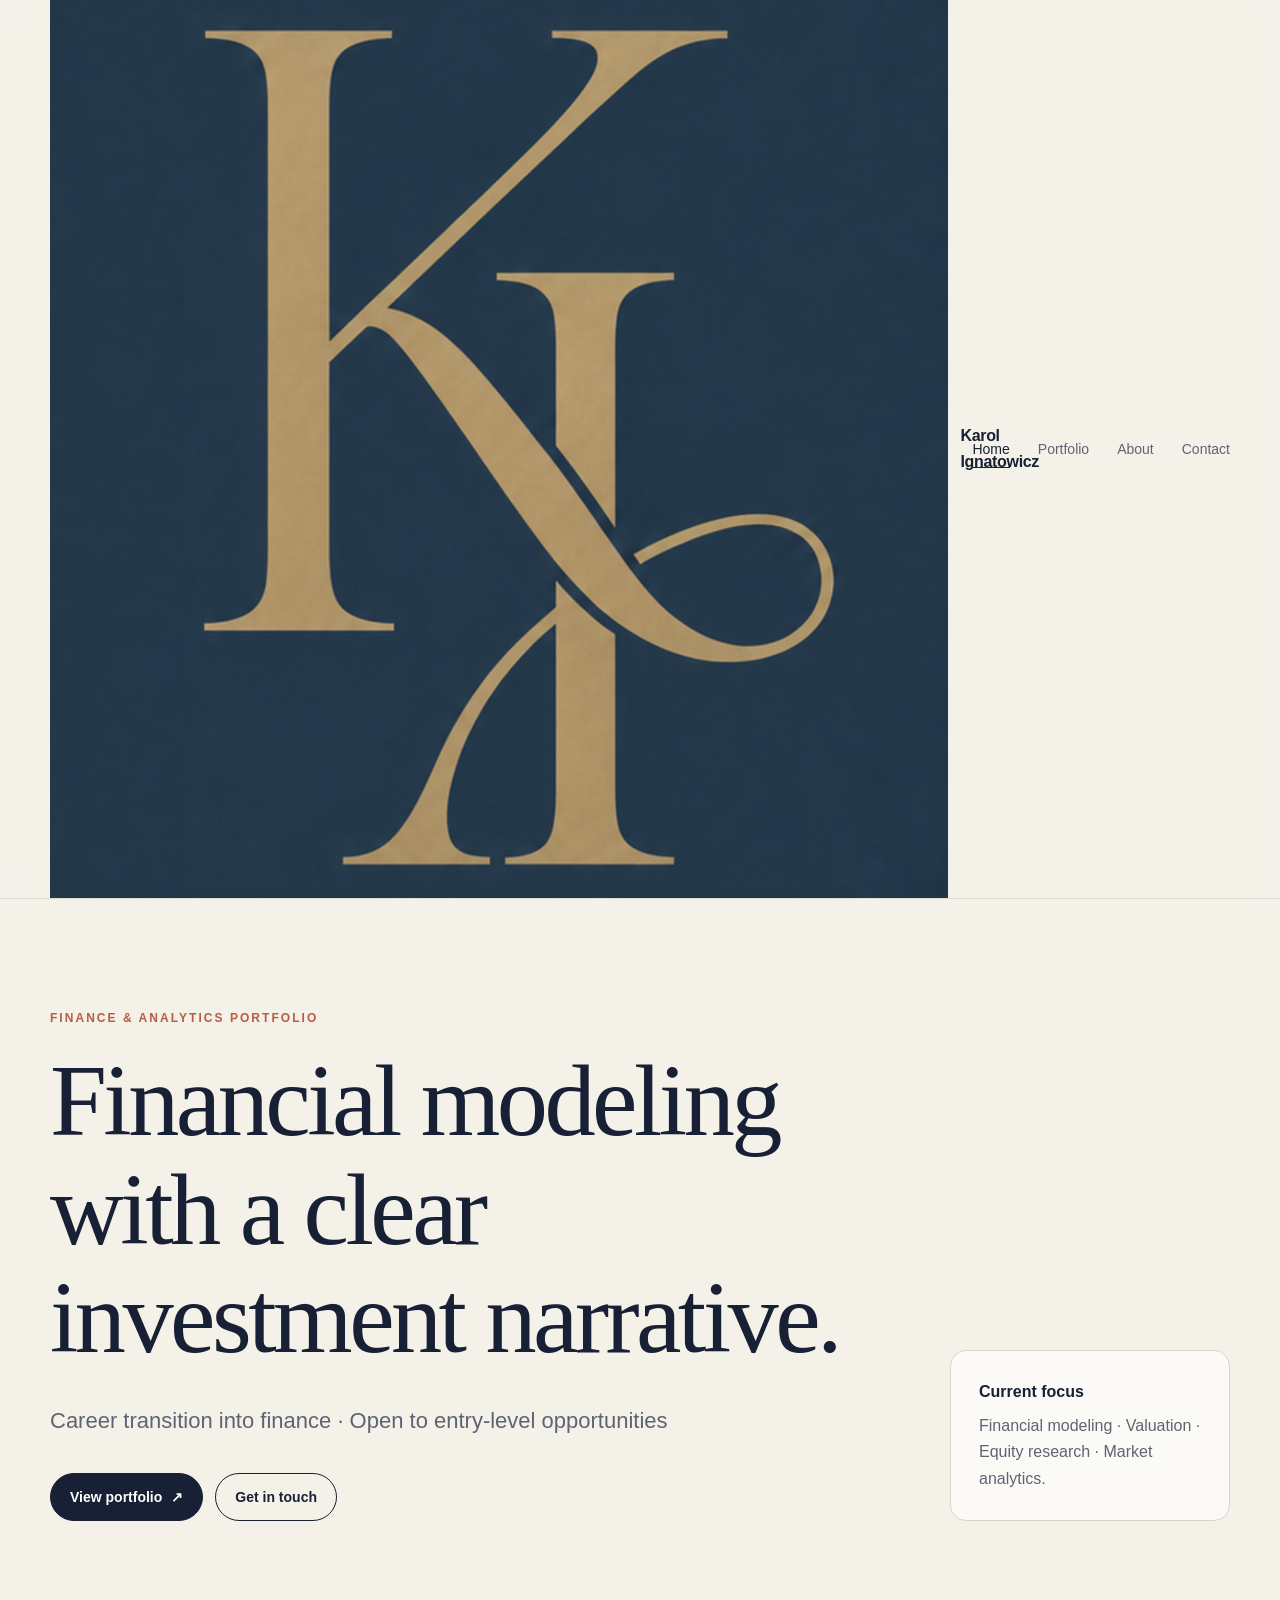
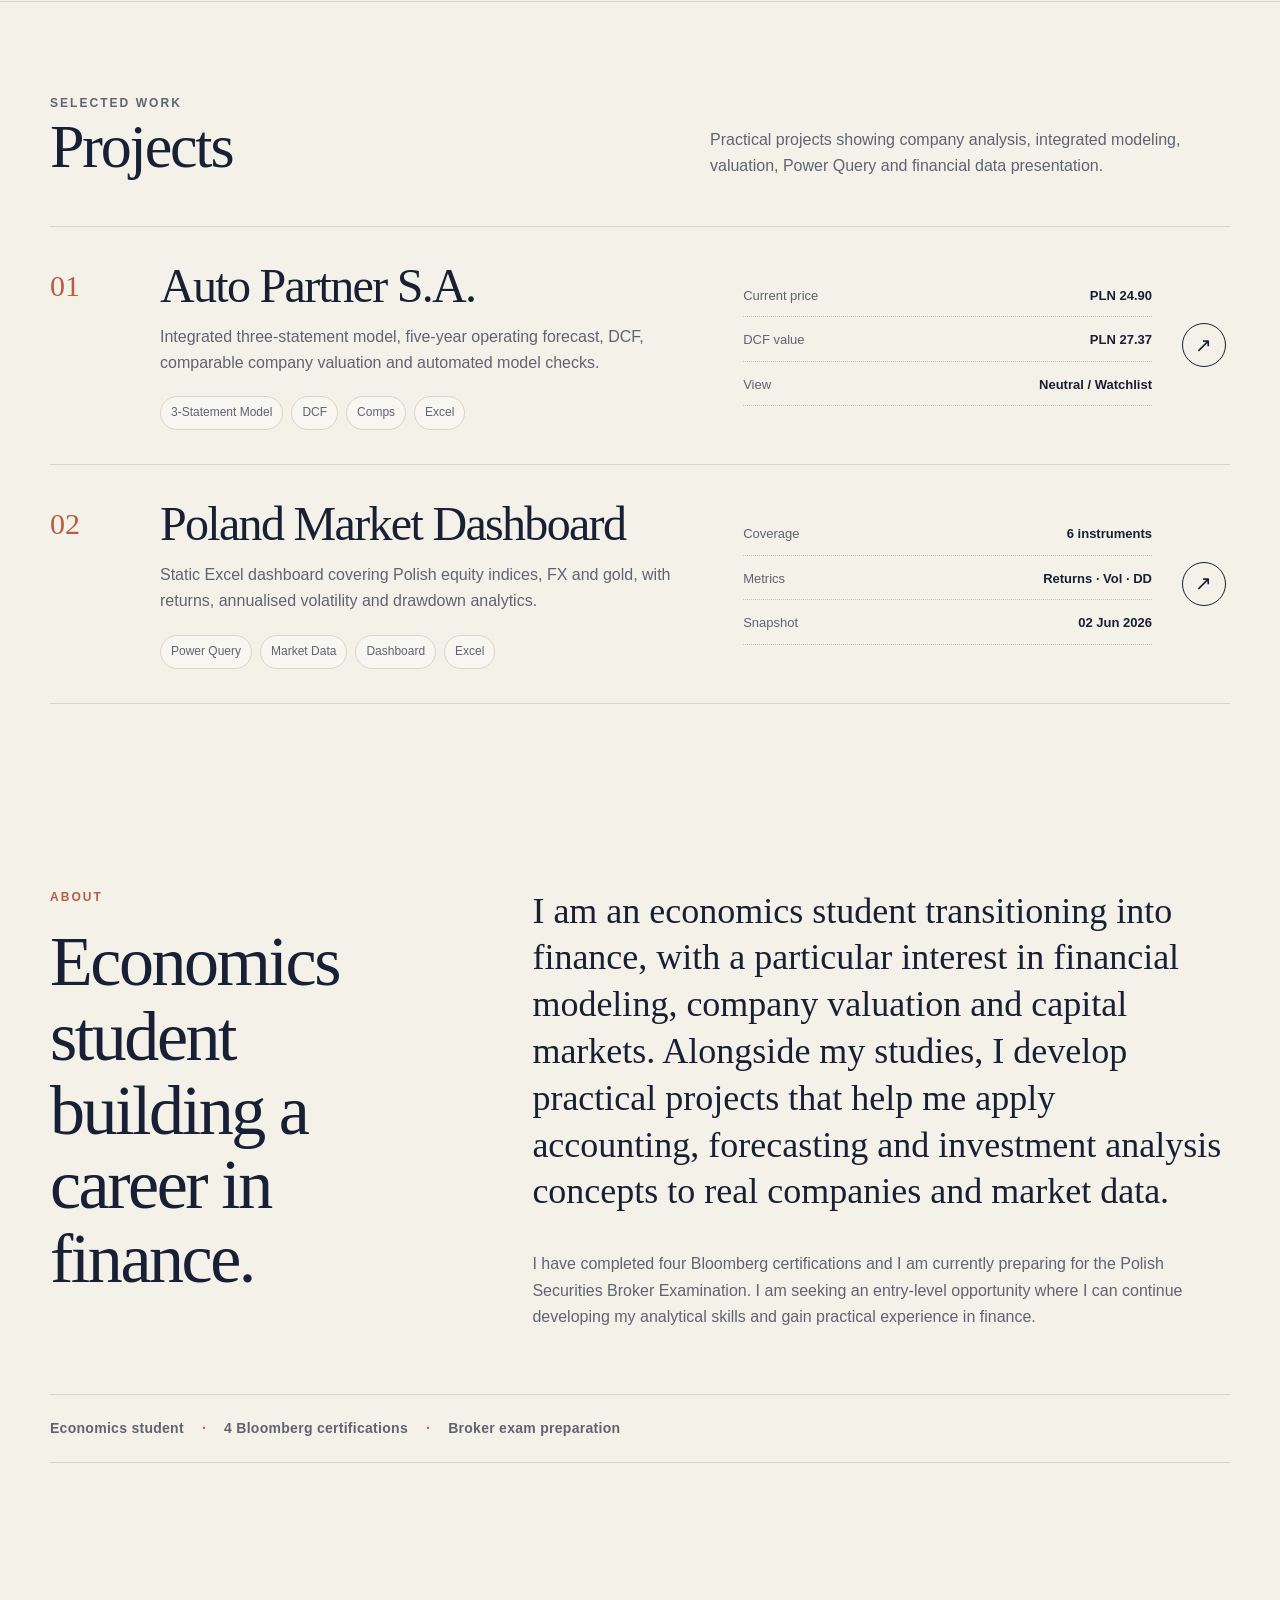
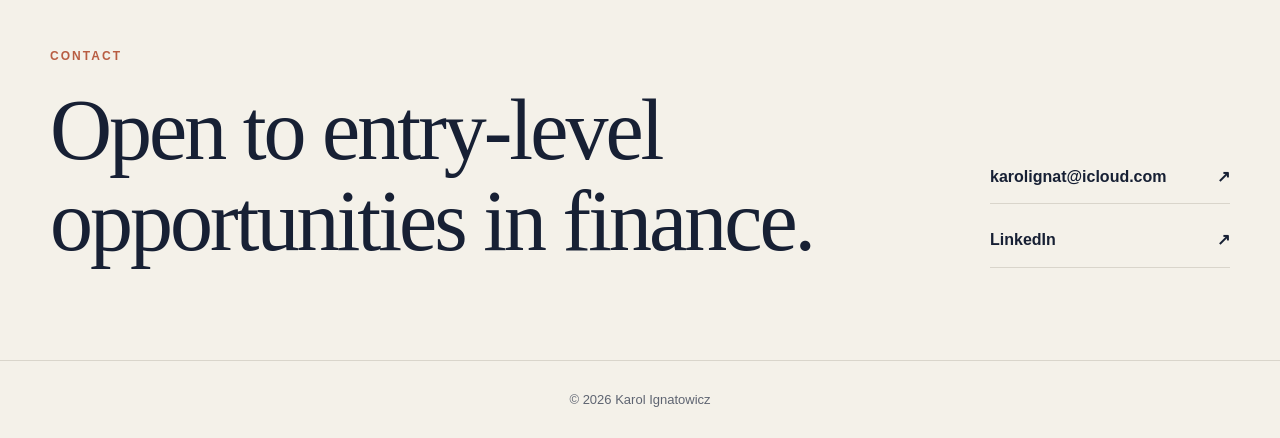
==== commit c2182afc: "update header logo" ====
--- a/index.html
+++ b/index.html
@@ -13,7 +13,7 @@
 <a class="skip-link" href="#main">Skip to content</a>
 <header class="site-header">
   <div class="container nav">
-    <a class="brand" href="index.html" aria-label="Karol Ignatowicz home"><span class="brand-mark">KI</span><span>Karol Ignatowicz</span></a>
+    <a class="brand" href="index.html" aria-label="Karol Ignatowicz home"><img class="brand-logo" src="assets/monogram.svg" alt=""><span>Karol Ignatowicz</span></a>
     <button class="menu-button" type="button" aria-expanded="false" aria-controls="site-nav">Menu</button>
     <nav class="nav-links" id="site-nav" aria-label="Primary navigation">
       <a aria-current="page" href="index.html">Home</a>
